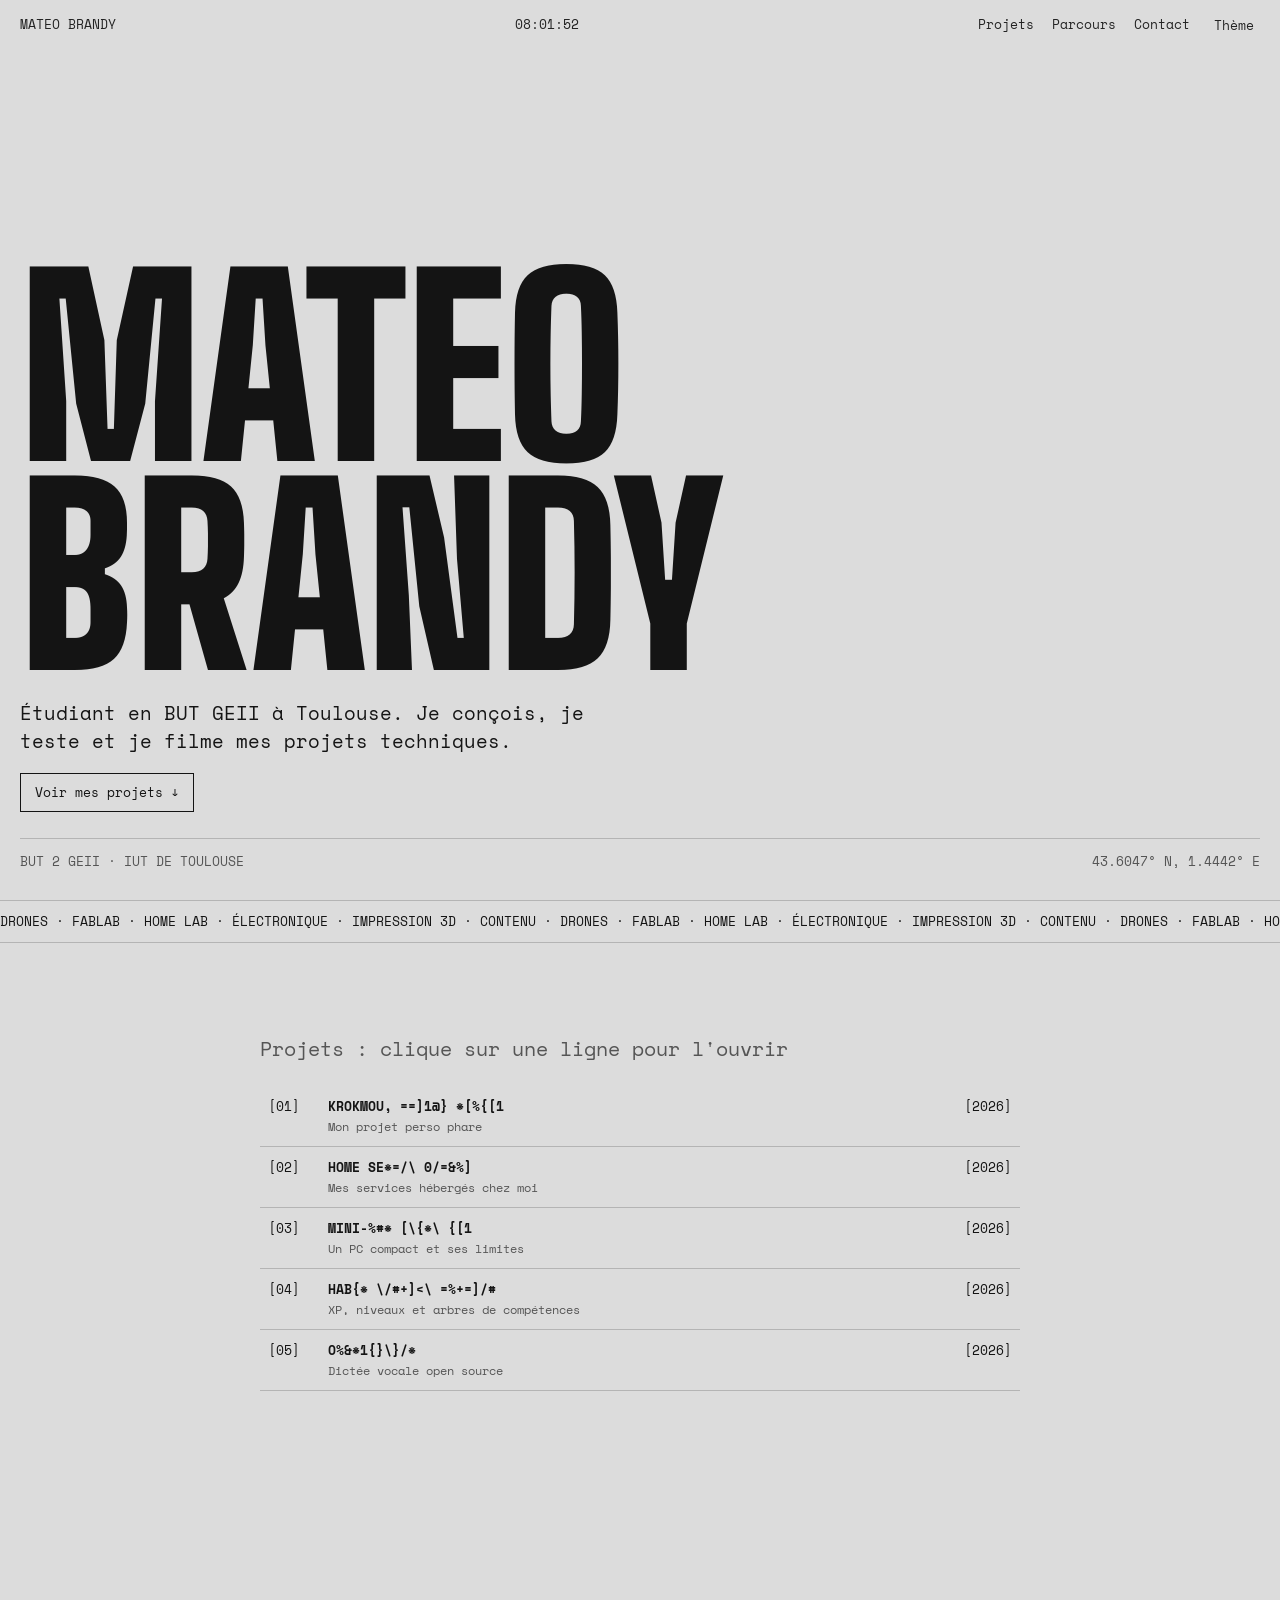
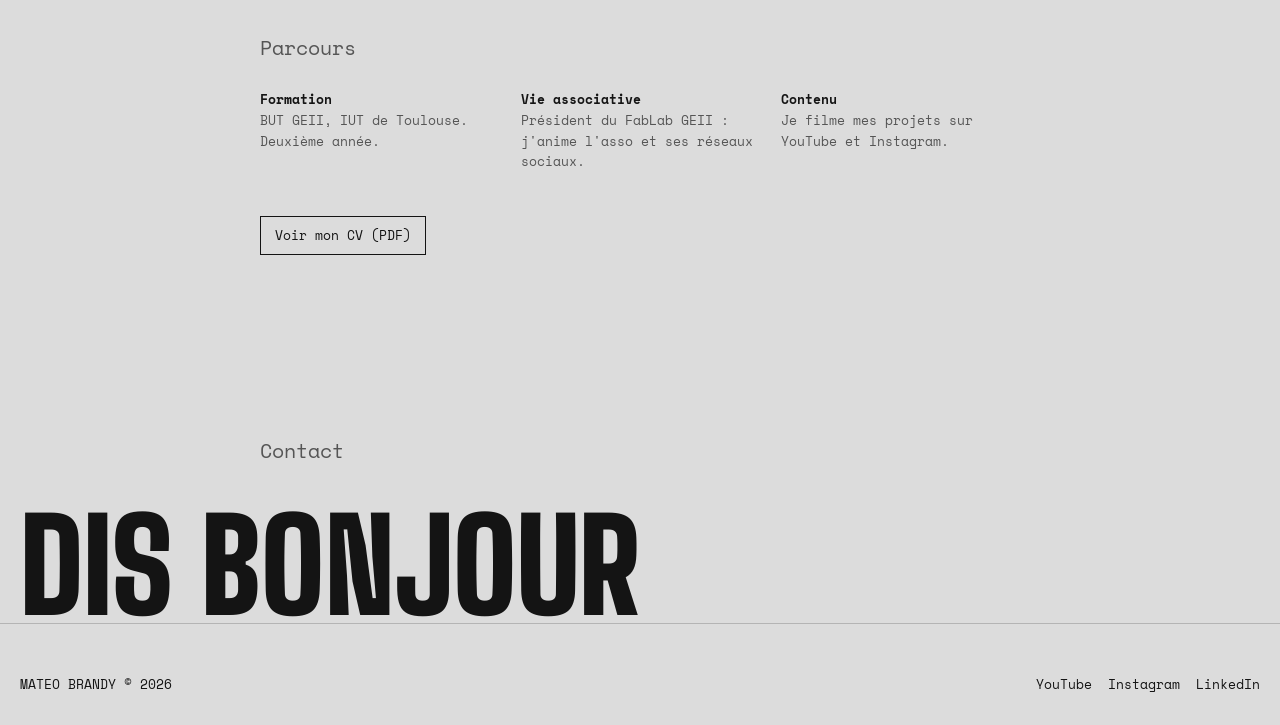
==== Portfolio — Mateo Brandy.html @ 93ba882d "Ajout du fichier HTML et de l'index" ====
<!DOCTYPE html>
<html lang="fr">
<head>
<meta charset="utf-8">
<meta name="viewport" content="width=device-width, initial-scale=1, viewport-fit=cover">
<title>Mateo Brandy — Portfolio GEII</title>
<link rel="preconnect" href="https://fonts.googleapis.com">
<link rel="preconnect" href="https://fonts.gstatic.com" crossorigin>
<link href="https://fonts.googleapis.com/css2?family=Space+Mono:wght@400;700&family=Big+Shoulders+Display:wght@800;900&display=swap" rel="stylesheet">
<style>
:root{--bg:#dcdcdc;--ink:#141414;--mute:#555;--acc:#2b3cff;--line:#14141433;
box-sizing:border-box;padding-top:env(safe-area-inset-top,0px);padding-bottom:env(safe-area-inset-bottom,0px)}
@media(prefers-color-scheme:dark){:root:not([data-theme="light"]){--bg:#121212;--ink:#e6e6e6;--mute:#8a8a8a;--acc:#7b87ff;--line:#e6e6e633}}
:root[data-theme="dark"]{--bg:#121212;--ink:#e6e6e6;--mute:#8a8a8a;--acc:#7b87ff;--line:#e6e6e633}
*{box-sizing:border-box;margin:0}
html{scroll-behavior:smooth;scroll-padding-top:env(safe-area-inset-top,0px)}
body{background:var(--bg);color:var(--ink);font:400 13px/1.6 "Space Mono",ui-monospace,Menlo,monospace;overflow-x:hidden;transition:background .4s,color .4s}
a{color:inherit;text-decoration:none}
button{font:inherit;color:inherit;background:none;border:0;cursor:pointer;text-align:left}
:focus-visible{outline:2px solid var(--acc);outline-offset:3px}
header{position:fixed;inset:0 0 auto 0;z-index:10;display:flex;justify-content:space-between;gap:12px;padding:calc(14px + env(safe-area-inset-top,0px)) 20px 14px;mix-blend-mode:difference;color:#fff}
header nav{display:flex;gap:18px}
header a:hover,header button:hover,.top button:hover{text-decoration:line-through}
.hero{min-height:100svh;display:flex;flex-direction:column;justify-content:flex-end;padding:90px 20px 28px}
.name{font:900 clamp(72px,19vw,300px)/.82 "Big Shoulders Display",Impact,sans-serif;text-transform:uppercase}
.name .l{display:block;overflow:hidden;padding-top:.04em}
.name span span{display:inline-block;transform:translateY(110%);animation:up .9s cubic-bezier(.2,.8,.2,1) forwards}
@keyframes up{to{transform:none}}
.lead{max-width:30em;margin-top:24px;font-size:clamp(15px,2vw,19px);line-height:1.45}
.go{display:inline-block;margin-top:18px;padding:8px 14px;border:1px solid var(--ink);transition:background .2s,color .2s}
.go:hover{background:var(--ink);color:var(--bg)}
.meta{display:flex;justify-content:space-between;flex-wrap:wrap;gap:8px 24px;margin-top:26px;border-top:1px solid var(--line);padding-top:12px;color:var(--mute)}
.tick{overflow:hidden;white-space:nowrap;border-block:1px solid var(--line);padding:10px 0}
.tick div{display:inline-block;animation:slide 28s linear infinite}
@keyframes slide{to{transform:translateX(-50%)}}
section{padding:90px 20px}
h2.s{font-weight:400;color:var(--mute);margin-bottom:22px;max-width:760px;margin-inline:auto}
.list{max-width:760px;margin:0 auto}
.row{display:grid;grid-template-columns:48px 1fr auto;gap:12px;width:100%;padding:10px 8px;border-bottom:1px solid var(--line);transition:background .2s,color .2s,padding .3s,opacity .5s,transform .5s}
.row small{display:block;color:var(--mute);font-size:12px}
.row:hover,.row:focus-visible{background:var(--ink);color:var(--bg);padding-left:20px}
.row:hover small,.row:focus-visible small{color:inherit;opacity:.75}
.row.hide{opacity:0;transform:translateY(8px)}
.about{max-width:760px;margin:0 auto;display:grid;gap:26px}
.cols{display:grid;grid-template-columns:repeat(auto-fit,minmax(210px,1fr));gap:22px;color:var(--mute)}
.cols b{display:block;color:var(--ink);font-weight:700}
.mail{display:block;font:900 clamp(40px,10vw,150px)/.9 "Big Shoulders Display",Impact,sans-serif;text-transform:uppercase;padding:20px 20px 0;transition:color .2s,letter-spacing .5s}
.mail:hover{color:var(--acc);letter-spacing:.03em}
footer{padding:50px 20px calc(30px + env(safe-area-inset-bottom,0px));display:flex;justify-content:space-between;flex-wrap:wrap;gap:16px;border-top:1px solid var(--line)}
footer nav{display:flex;gap:16px}
#dt{position:fixed;inset:0;z-index:20;background:var(--bg);overflow-y:auto;padding-top:env(safe-area-inset-top,0px)}
#dt[hidden]{display:none}
#dt.open{animation:rev .6s cubic-bezier(.7,0,.2,1)}
@keyframes rev{from{clip-path:inset(100% 0 0 0)}to{clip-path:inset(0)}}
.top{position:sticky;top:0;display:flex;justify-content:space-between;padding:14px 20px;background:var(--bg);border-bottom:1px solid var(--line)}
.body{display:grid;grid-template-columns:minmax(0,1fr) minmax(0,1.4fr);gap:40px;padding:50px 20px 90px;max-width:1200px;margin:0 auto}
.l p{color:var(--mute)}
.l h2{font:900 clamp(48px,8vw,110px)/.9 "Big Shoulders Display",Impact,sans-serif;text-transform:uppercase;margin:10px 0 20px}
.tg{display:flex;flex-wrap:wrap;gap:8px}
.tg span{border:1px solid var(--ink);padding:2px 10px;border-radius:99px;font-size:12px}
.r{max-width:60ch}
.r h3{font-weight:400;color:var(--mute);margin:34px 0 8px;border-top:1px solid var(--line);padding-top:10px}
.r h3:first-child{margin-top:0;border:0;padding:0}
.r h4{font-size:15px;margin-top:14px}
.figs{display:grid;grid-template-columns:1fr 1fr;gap:12px;margin-top:22px}
.figs div{aspect-ratio:4/3;background:repeating-linear-gradient(45deg,var(--line) 0 10px,transparent 10px 20px);border:1px solid var(--line)}
figcaption{font-size:12px;color:var(--mute);margin-top:6px}
#pl{position:fixed;left:0;top:0;z-index:40;pointer-events:none;opacity:0;transition:opacity .3s}
#pl.on{opacity:1}
#pr{position:absolute;left:-27px;top:-23px;width:54px;height:47px;background:url([data-uri]) center/contain no-repeat;image-rendering:pixelated;transition:scale .35s cubic-bezier(.3,1.7,.5,1),translate .35s}
#sh{position:absolute;left:-20px;top:-6px;width:40px;height:12px;border-radius:50%;background:#000;filter:blur(4px);opacity:.2;transform:translate(18px,32px);transition:.35s}
#pl.land #pr{scale:.8;translate:17px 15px}
#pl.land #sh{opacity:.45;transform:translate(10px,20px) scale(.6)}
@media(hover:hover) and (pointer:fine){html,body,a,button{cursor:none}}
@media(hover:none){#pl{display:none}}
@media(max-width:760px){.body{grid-template-columns:1fr;gap:24px}}
@media(prefers-reduced-motion:reduce){*{animation:none!important;transition:none!important}.name span span{transform:none}}
</style>
</head>
<body>
<div id="app">
<header>
  <a href="#top">MATEO BRANDY</a>
  <span id="clock">--:--:--</span>
  <nav><a href="#work">Projets</a><a href="#about">Parcours</a><a href="#contact">Contact</a><button id="theme" aria-label="Changer de thème">Thème</button></nav>
</header>
<main id="top">
<div class="hero">
  <h1 class="name" aria-label="Mateo Brandy">
    <span class="l" aria-hidden="true"><span style="animation-delay:.1s">Mateo</span></span>
    <span class="l" aria-hidden="true"><span style="animation-delay:.28s">Brandy</span></span>
  </h1>
  <p class="lead">Étudiant en BUT GEII à Toulouse. Je conçois, je teste et je filme mes projets techniques.</p>
  <div><a class="go" href="#work">Voir mes projets ↓</a></div>
  <div class="meta"><span>BUT 2 GEII · IUT DE TOULOUSE</span><span>43.6047° N, 1.4442° E</span></div>
</div>
<div class="tick" aria-hidden="true"><div id="tk"></div></div>

<section id="work">
  <h2 class="s">Projets : clique sur une ligne pour l'ouvrir</h2>
  <div class="list" id="list"></div>
</section>

<section id="about">
  <div class="about">
    <h2 class="s" style="margin:0">Parcours</h2>
    <div class="cols">
      <div><b>Formation</b>BUT GEII, IUT de Toulouse. Deuxième année.</div>
      <div><b>Vie associative</b>Président du FabLab GEII : j'anime l'asso et ses réseaux sociaux.</div>
      <div><b>Contenu</b>Je filme mes projets sur YouTube et Instagram.</div>
    </div>
    <a class="go" href="cv.pdf" style="justify-self:start">Voir mon CV (PDF)</a>
  </div>
</section>
<section id="contact" style="padding-bottom:0"><h2 class="s">Contact</h2></section>
</main>
<a class="mail" href="mailto:hello@exemple.fr">Dis bonjour</a>
<footer><span>MATEO BRANDY © 2026</span><nav><a href="#">YouTube</a><a href="#">Instagram</a><a href="#">LinkedIn</a></nav></footer>
</div>

<div id="dt" role="dialog" aria-modal="true" aria-labelledby="dt-t" hidden>
  <div class="top"><button id="bk">← Tous les projets</button><button id="nx">Projet suivant →</button></div>
  <div class="body" id="db"></div>
</div>
<div id="pl"><div id="sh"></div><div id="pr"></div></div>

<script>
const P=[
{t:"Krokmou, dragon volant",y:2026,s:"Mon projet perso phare",c:"Construire un Krokmou (le dragon de Dragons) qui vole pour de vrai. C'est le projet qui résume le mieux ma façon de bosser : je pars d'une idée folle et je la rends testable.",a:[["Conception","À compléter : structure, motorisation, électronique de vol."],["Tests","À compléter : premiers essais, mesures, ce qui a cassé et comment je l'ai corrigé."]],r:"À compléter : ce que ce projet prouve sur toi et ce que tu referais sans problème.",tg:["C1 · Concevoir","C2 · Vérifier","Autonomie"]},
{t:"Home server Docker",y:2026,s:"Mes services hébergés chez moi",c:"Un serveur sous Ubuntu Server 24.04 avec Docker Compose : Minecraft (Crafty), Nextcloud, Portainer et Filebrowser.",a:[["Installation","Mise en place de la stack et des conteneurs."],["Dépannage","Résolution de problèmes réseau et de NAT Docker pendant la mise en service."],["Choix du matériel","Comparaison de composants d'occasion (DDR3/DDR4, processeurs i3 LGA1155)."]],r:"J'ai appris à isoler un problème réseau avant de modifier la configuration, et à comparer des solutions sous contrainte de budget.",tg:["C3 · Maintenir","C1 · Concevoir","Autonomie"]},
{t:"Mini-ITX GEEEK A30",y:2026,s:"Un PC compact et ses limites",c:"Un PC en boîtier GEEEK A30 : Ryzen 5 4500, GT 1030, carte mère A520M-ITX.",a:[["Analyse","J'ai identifié les points faibles : l'alimentation et la carte graphique."],["Contraintes","Le format FlexATX limite fortement les évolutions possibles."]],r:"Concevoir, c'est composer avec des contraintes d'encombrement, de coût et de disponibilité du matériel.",tg:["C1 · Concevoir","Adaptabilité"]},
{t:"Habit tracker gamifié",y:2026,s:"XP, niveaux et arbres de compétences",c:"Un système de suivi d'habitudes avec XP, niveaux et récompenses réelles. Les arbres de compétences couvrent GEII, Dev, Serveur et Contenu.",a:[["Version Coda","Dashboard avec points d'expérience et paliers de récompense."],["Version multi-appareils","Serveur Python local et fichier JSON, synchro MEGA, interfaces HTML mobile et dashboard avec heatmaps et séries."]],r:"À compléter : ce que ce projet t'a appris sur le développement et sur ta propre organisation.",tg:["C1 · Concevoir","Autonomie"]},
{t:"OpenWhisper",y:2026,s:"Dictée vocale open source",c:"Un projet open source de dictée façon Whisper Flow, démarré récemment.",a:[["Transcription","Whisper Cloud pour transcrire la voix."],["Nettoyage du texte","Un modèle Llama local fait l'étape IA, sans passer par un serveur distant."]],r:"Un modèle local évite de dépendre d'un quota hebdomadaire de mots, et le résultat fonctionne très bien.",tg:["C1 · Concevoir","C2 · Vérifier"]},
{t:"FabLab GEII",y:2025,s:"L'asso que je préside",c:"Je préside l'association FabLab GEII et je gère ses réseaux sociaux.",a:[["Animation","À compléter : ateliers et projets menés avec les membres."],["Communication","Gestion des réseaux sociaux de l'asso."]],r:"À compléter : ce que la présidence t'a appris sur le travail en équipe et l'organisation.",tg:["Travail en équipe","Communication"]}
];
const $=s=>document.querySelector(s),pad=n=>String(n).padStart(2,"0");
const list=$("#list"),G="#%&@/\\<>[]{}=+*01";
P.forEach((p,i)=>{const r=document.createElement("button");r.className="row hide";r.dataset.i=i;
 r.innerHTML=`<span>[${pad(i+1)}]</span><span><b data-scr>${p.t.toUpperCase()}</b><small>${p.s}</small></span><span>[${p.y}]</span>`;list.append(r)});
$("#tk").textContent="DRONES · FABLAB · HOME LAB · ÉLECTRONIQUE · IMPRESSION 3D · CONTENU · ".repeat(8);
setInterval(()=>$("#clock").textContent=new Date().toLocaleTimeString("fr-FR",{timeZone:"Europe/Paris"}),1000);
function scramble(el){const o=el.dataset.o||(el.dataset.o=el.textContent);let f=0;clearInterval(el._t);
 el._t=setInterval(()=>{el.textContent=[...o].map((c,i)=>c===" "?c:i<f/2?c:G[Math.random()*G.length|0]).join("");if(++f>o.length*2){clearInterval(el._t);el.textContent=o}},22)}
list.addEventListener("pointerover",e=>{const r=e.target.closest(".row");if(r)scramble(r.querySelector("b"))});
list.addEventListener("focusin",e=>{const r=e.target.closest(".row");if(r)scramble(r.querySelector("b"))});
new IntersectionObserver((es,io)=>{if(!es[0].isIntersecting)return;
 [...list.children].forEach((r,i)=>setTimeout(()=>{r.classList.remove("hide");scramble(r.querySelector("b"))},i*90));io.disconnect()},{threshold:.2}).observe(list);
// fiche projet
const dt=$("#dt"),db=$("#db"),app=$("#app");let cur=0,from;
function open(i){cur=i;const p=P[i];from=document.activeElement;
 const fig=n=>`<figure><div></div><figcaption>Photo ${n} : explique ce qu'on voit et pourquoi c'est important.</figcaption></figure>`;
 db.innerHTML=`<div class="l"><p>${pad(i+1)} / ${pad(P.length)} · ${p.y}</p><h2 id="dt-t">${p.t}</h2><div class="tg">${p.tg.map(t=>`<span>${t}</span>`).join("")}</div></div>
 <div class="r"><h3>Contexte</h3><p>${p.c}</p><h3>Ce que j'ai fait</h3>${p.a.map(a=>`<h4>${a[0]}</h4><p>${a[1]}</p>`).join("")}<div class="figs">${fig(1)}${fig(2)}</div><h3>Ce que j'en retiens</h3><p>${p.r}</p></div>`;
 dt.hidden=false;dt.classList.remove("open");void dt.offsetWidth;dt.classList.add("open");
 app.inert=true;document.body.style.overflow="hidden";dt.scrollTop=0;$("#bk").focus()}
function close(){dt.hidden=true;app.inert=false;document.body.style.overflow="";from&&from.focus()}
list.addEventListener("click",e=>{const r=e.target.closest(".row");if(r)open(+r.dataset.i)});
$("#bk").onclick=close;$("#nx").onclick=()=>open((cur+1)%P.length);
addEventListener("keydown",e=>{if(e.key==="Escape"&&!dt.hidden)close()});
// thème
$("#theme").onclick=()=>{const d=document.documentElement;d.dataset.theme=getComputedStyle(d).getPropertyValue("--bg").trim()==="#121212"?"light":"dark"};
// avion en papier : vole vers la souris, atterrit sur ce qui est cliquable
const pl=$("#pl"),pr=$("#pr");let mx=0,my=0,px=0,py=0,ang=0,on=0;
addEventListener("pointermove",e=>{mx=e.clientX;my=e.clientY;if(!on){px=mx;py=my;on=1;pl.classList.add("on")}});
document.addEventListener("pointerover",e=>pl.classList.toggle("land",!!(e.target.closest&&e.target.closest("a,button"))));
(function f(){const land=pl.classList.contains("land"),dx=mx-px,dy=my-py,k=land?.45:.16;px+=dx*k;py+=dy*k;
 const t=land?0:Math.hypot(dx,dy)>6?Math.atan2(dy,dx)*57.3+135:ang;
 ang+=(((t-ang)%360+540)%360-180)*.2;
 pl.style.transform=`translate(${px}px,${py}px)`;pr.style.transform=`rotate(${ang}deg)`;requestAnimationFrame(f)})();
</script>
</body>
</html>
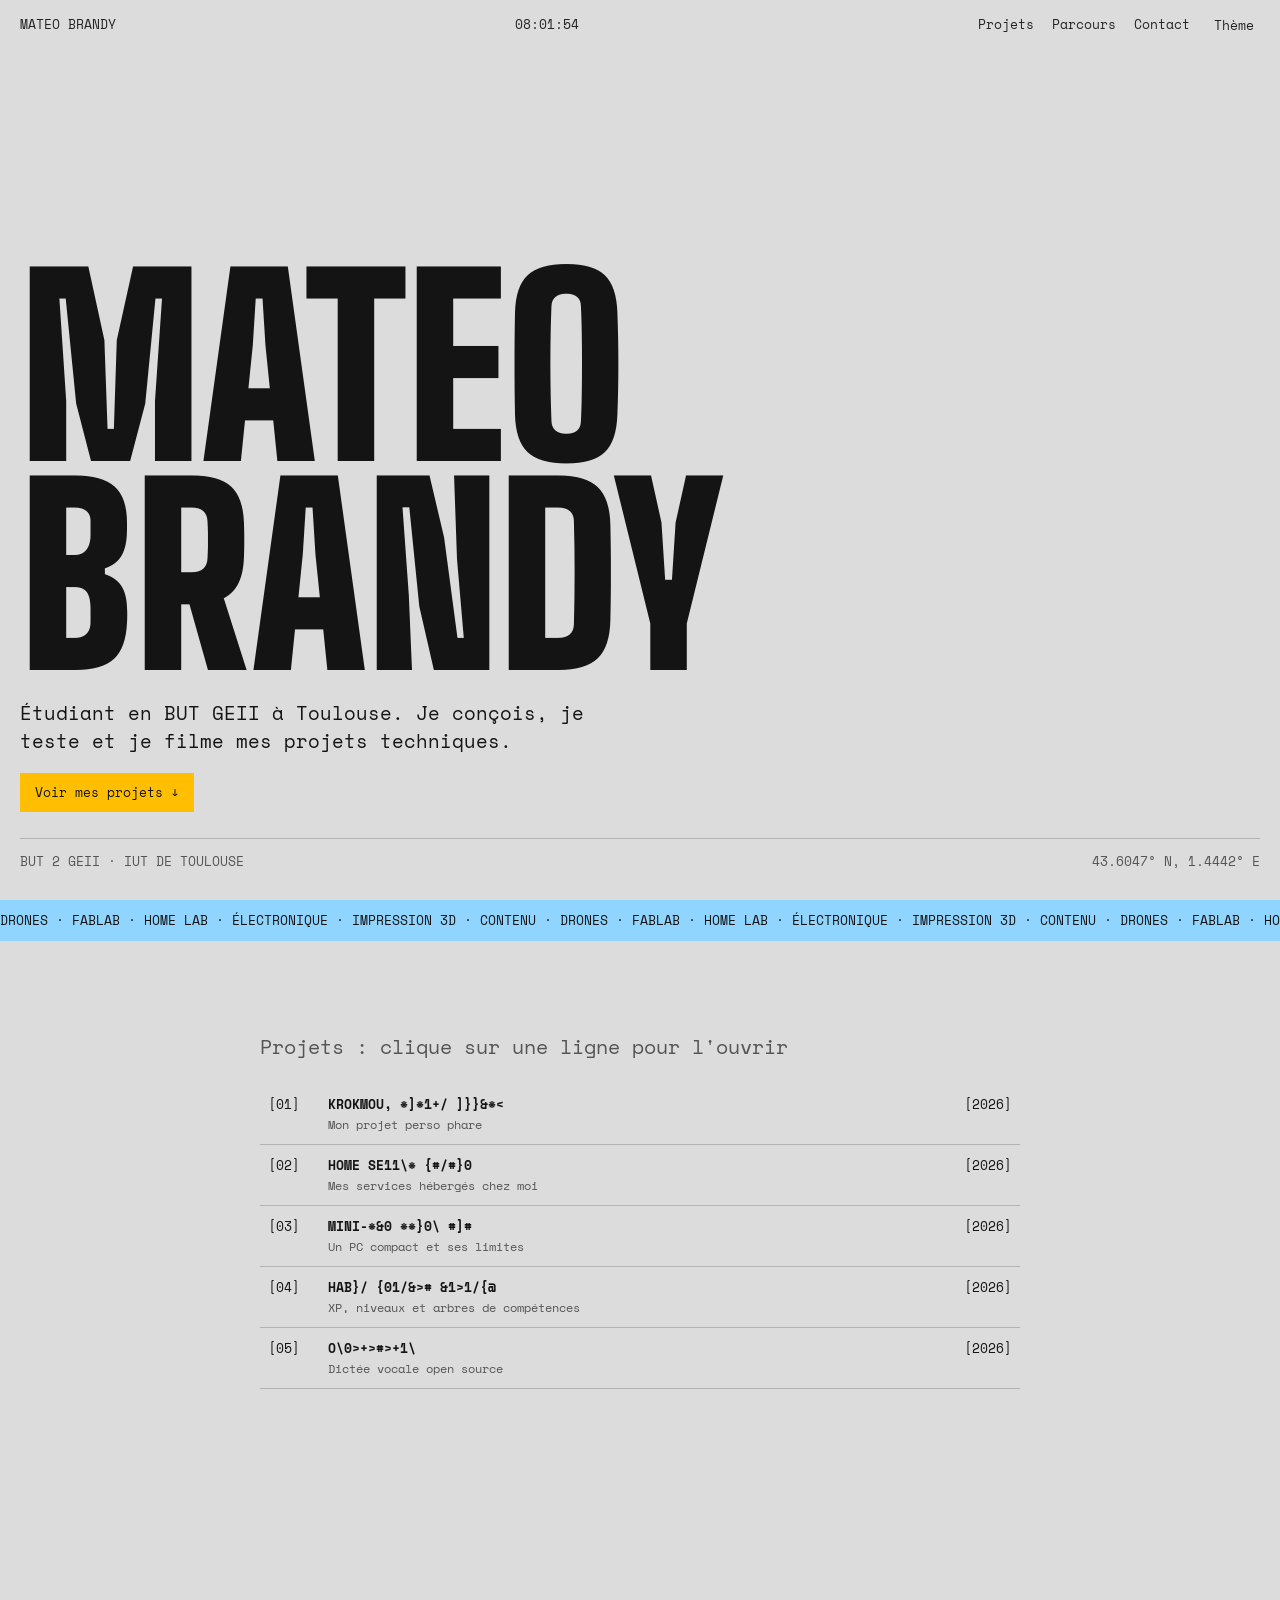
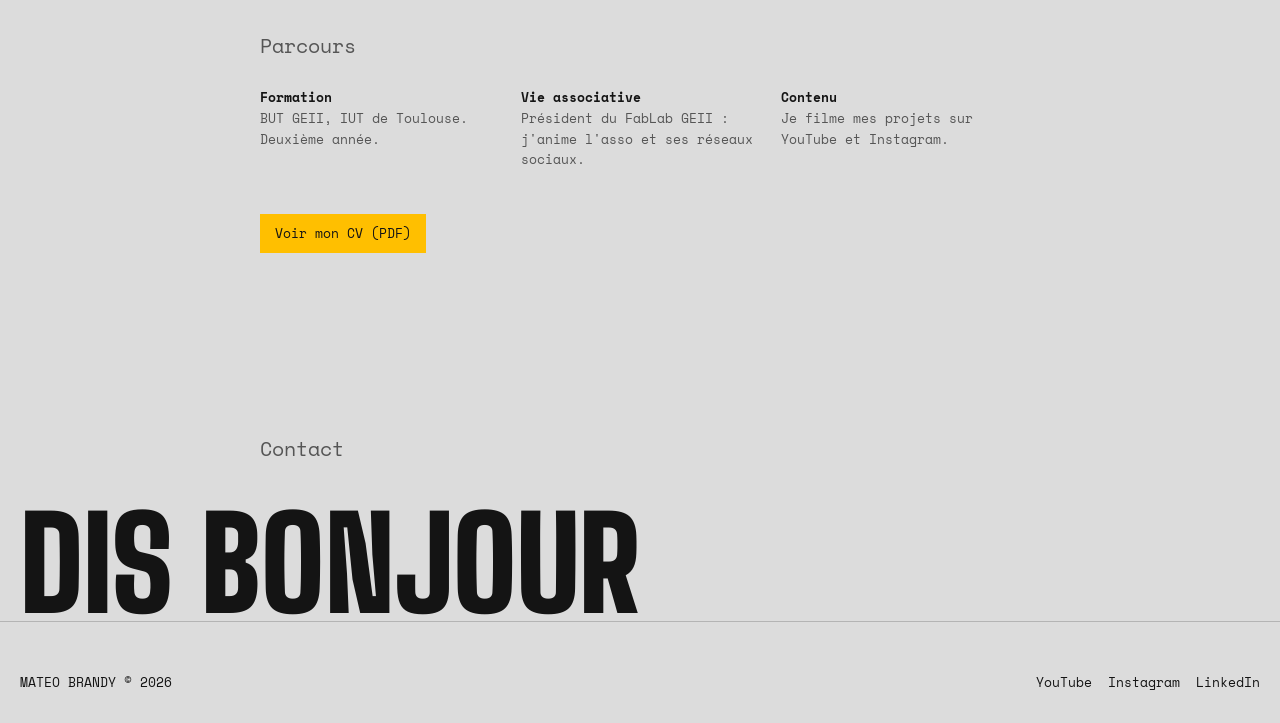
==== commit f1b08e6f: "Refactor styles and enhance project interaction Updated CSS variables and styles for various element" ====
--- a/Portfolio — Mateo Brandy.html
+++ b/Portfolio — Mateo Brandy.html
@@ -8,7 +8,7 @@
 <link rel="preconnect" href="https://fonts.gstatic.com" crossorigin>
 <link href="https://fonts.googleapis.com/css2?family=Space+Mono:wght@400;700&family=Big+Shoulders+Display:wght@800;900&display=swap" rel="stylesheet">
 <style>
-:root{--bg:#dcdcdc;--ink:#141414;--mute:#555;--acc:#2b3cff;--line:#14141433;
+:root{--bg:#dcdcdc;--ink:#141414;--mute:#555;--or:#FFBF00;--bl:#90D5FF;--line:#14141433;
 box-sizing:border-box;padding-top:env(safe-area-inset-top,0px);padding-bottom:env(safe-area-inset-bottom,0px)}
 @media(prefers-color-scheme:dark){:root:not([data-theme="light"]){--bg:#121212;--ink:#e6e6e6;--mute:#8a8a8a;--acc:#7b87ff;--line:#e6e6e633}}
 :root[data-theme="dark"]{--bg:#121212;--ink:#e6e6e6;--mute:#8a8a8a;--acc:#7b87ff;--line:#e6e6e633}
@@ -17,7 +17,7 @@
 body{background:var(--bg);color:var(--ink);font:400 13px/1.6 "Space Mono",ui-monospace,Menlo,monospace;overflow-x:hidden;transition:background .4s,color .4s}
 a{color:inherit;text-decoration:none}
 button{font:inherit;color:inherit;background:none;border:0;cursor:pointer;text-align:left}
-:focus-visible{outline:2px solid var(--acc);outline-offset:3px}
+:focus-visible{outline:2px solid var(--ink);outline-offset:3px}::selection{background:var(--or);color:#141414}
 header{position:fixed;inset:0 0 auto 0;z-index:10;display:flex;justify-content:space-between;gap:12px;padding:calc(14px + env(safe-area-inset-top,0px)) 20px 14px;mix-blend-mode:difference;color:#fff}
 header nav{display:flex;gap:18px}
 header a:hover,header button:hover,.top button:hover{text-decoration:line-through}
@@ -27,10 +27,10 @@
 .name span span{display:inline-block;transform:translateY(110%);animation:up .9s cubic-bezier(.2,.8,.2,1) forwards}
 @keyframes up{to{transform:none}}
 .lead{max-width:30em;margin-top:24px;font-size:clamp(15px,2vw,19px);line-height:1.45}
-.go{display:inline-block;margin-top:18px;padding:8px 14px;border:1px solid var(--ink);transition:background .2s,color .2s}
-.go:hover{background:var(--ink);color:var(--bg)}
+.go{display:inline-block;margin-top:18px;padding:8px 14px;background:var(--or);color:#141414;border:1px solid var(--or);transition:background .2s,border-color .2s}
+.go:hover{background:var(--bl);border-color:var(--bl)}
 .meta{display:flex;justify-content:space-between;flex-wrap:wrap;gap:8px 24px;margin-top:26px;border-top:1px solid var(--line);padding-top:12px;color:var(--mute)}
-.tick{overflow:hidden;white-space:nowrap;border-block:1px solid var(--line);padding:10px 0}
+.tick{overflow:hidden;white-space:nowrap;background:var(--bl);color:#141414;padding:10px 0}
 .tick div{display:inline-block;animation:slide 28s linear infinite}
 @keyframes slide{to{transform:translateX(-50%)}}
 section{padding:90px 20px}
@@ -38,14 +38,14 @@
 .list{max-width:760px;margin:0 auto}
 .row{display:grid;grid-template-columns:48px 1fr auto;gap:12px;width:100%;padding:10px 8px;border-bottom:1px solid var(--line);transition:background .2s,color .2s,padding .3s,opacity .5s,transform .5s}
 .row small{display:block;color:var(--mute);font-size:12px}
-.row:hover,.row:focus-visible{background:var(--ink);color:var(--bg);padding-left:20px}
+.row:hover,.row:focus-visible{background:var(--or);color:#141414;padding-left:20px}
 .row:hover small,.row:focus-visible small{color:inherit;opacity:.75}
 .row.hide{opacity:0;transform:translateY(8px)}
 .about{max-width:760px;margin:0 auto;display:grid;gap:26px}
 .cols{display:grid;grid-template-columns:repeat(auto-fit,minmax(210px,1fr));gap:22px;color:var(--mute)}
 .cols b{display:block;color:var(--ink);font-weight:700}
 .mail{display:block;font:900 clamp(40px,10vw,150px)/.9 "Big Shoulders Display",Impact,sans-serif;text-transform:uppercase;padding:20px 20px 0;transition:color .2s,letter-spacing .5s}
-.mail:hover{color:var(--acc);letter-spacing:.03em}
+.mail:hover{background:var(--or);color:#141414;letter-spacing:.03em}
 footer{padding:50px 20px calc(30px + env(safe-area-inset-bottom,0px));display:flex;justify-content:space-between;flex-wrap:wrap;gap:16px;border-top:1px solid var(--line)}
 footer nav{display:flex;gap:16px}
 #dt{position:fixed;inset:0;z-index:20;background:var(--bg);overflow-y:auto;padding-top:env(safe-area-inset-top,0px)}
@@ -57,7 +57,7 @@
 .l p{color:var(--mute)}
 .l h2{font:900 clamp(48px,8vw,110px)/.9 "Big Shoulders Display",Impact,sans-serif;text-transform:uppercase;margin:10px 0 20px}
 .tg{display:flex;flex-wrap:wrap;gap:8px}
-.tg span{border:1px solid var(--ink);padding:2px 10px;border-radius:99px;font-size:12px}
+.tg span{border:1px solid #141414;background:var(--bl);color:#141414;padding:2px 10px;border-radius:99px;font-size:12px}.tg span:nth-child(even){background:var(--or)}
 .r{max-width:60ch}
 .r h3{font-weight:400;color:var(--mute);margin:34px 0 8px;border-top:1px solid var(--line);padding-top:10px}
 .r h3:first-child{margin-top:0;border:0;padding:0}
@@ -67,10 +67,15 @@
 figcaption{font-size:12px;color:var(--mute);margin-top:6px}
 #pl{position:fixed;left:0;top:0;z-index:40;pointer-events:none;opacity:0;transition:opacity .3s}
 #pl.on{opacity:1}
-#pr{position:absolute;left:-27px;top:-23px;width:54px;height:47px;background:url([data-uri]) center/contain no-repeat;image-rendering:pixelated;transition:scale .35s cubic-bezier(.3,1.7,.5,1),translate .35s}
-#sh{position:absolute;left:-20px;top:-6px;width:40px;height:12px;border-radius:50%;background:#000;filter:blur(4px);opacity:.2;transform:translate(18px,32px);transition:.35s}
-#pl.land #pr{scale:.8;translate:17px 15px}
-#pl.land #sh{opacity:.45;transform:translate(10px,20px) scale(.6)}
+#pr{position:absolute;left:-20px;top:-17px;width:40px;height:34px;background:url([data-uri]) center/contain no-repeat;image-rendering:pixelated;transition:scale .35s cubic-bezier(.3,1.7,.5,1),translate .35s}
+#sh{position:absolute;left:-15px;top:-4px;width:30px;height:9px;border-radius:50%;background:#000;filter:blur(3px);opacity:.2;transform:translate(13px,24px);transition:.35s}
+#pl.land #pr{scale:.8;translate:12px 11px}
+#pl.land #sh{opacity:.45;transform:translate(7px,15px) scale(.6)}
+#cv{position:fixed;inset:0;z-index:-1;pointer-events:none;opacity:0;transition:opacity .25s;--img:none}
+#cv.on{opacity:.55}
+#cv i{position:absolute;inset:0;background-image:var(--img);background-size:cover;background-position:center}
+#cv.gl i{animation:gl .5s steps(1) both}
+@keyframes gl{0%{transform:translateX(var(--d))}20%{transform:translateX(calc(var(--d)*-.7))}40%{transform:translateX(calc(var(--d)*.9))}60%{transform:translateX(calc(var(--d)*-.4))}80%{transform:translateX(calc(var(--d)*.25))}100%{transform:none}}
 @media(hover:hover) and (pointer:fine){html,body,a,button{cursor:none}}
 @media(hover:none){#pl{display:none}}
 @media(max-width:760px){.body{grid-template-columns:1fr;gap:24px}}
@@ -78,6 +83,7 @@
 </style>
 </head>
 <body>
+<div id="cv" aria-hidden="true"></div>
 <div id="app">
 <header>
   <a href="#top">MATEO BRANDY</a>
@@ -125,6 +131,7 @@
 <div id="pl"><div id="sh"></div><div id="pr"></div></div>
 
 <script>
+// Vraie couverture : ajoute img:"images/nom.webp" dans un projet
 const P=[
 {t:"Krokmou, dragon volant",y:2026,s:"Mon projet perso phare",c:"Construire un Krokmou (le dragon de Dragons) qui vole pour de vrai. C'est le projet qui résume le mieux ma façon de bosser : je pars d'une idée folle et je la rends testable.",a:[["Conception","À compléter : structure, motorisation, électronique de vol."],["Tests","À compléter : premiers essais, mesures, ce qui a cassé et comment je l'ai corrigé."]],r:"À compléter : ce que ce projet prouve sur toi et ce que tu referais sans problème.",tg:["C1 · Concevoir","C2 · Vérifier","Autonomie"]},
 {t:"Home server Docker",y:2026,s:"Mes services hébergés chez moi",c:"Un serveur sous Ubuntu Server 24.04 avec Docker Compose : Minecraft (Crafty), Nextcloud, Portainer et Filebrowser.",a:[["Installation","Mise en place de la stack et des conteneurs."],["Dépannage","Résolution de problèmes réseau et de NAT Docker pendant la mise en service."],["Choix du matériel","Comparaison de composants d'occasion (DDR3/DDR4, processeurs i3 LGA1155)."]],r:"J'ai appris à isoler un problème réseau avant de modifier la configuration, et à comparer des solutions sous contrainte de budget.",tg:["C3 · Maintenir","C1 · Concevoir","Autonomie"]},
@@ -141,8 +148,18 @@
 setInterval(()=>$("#clock").textContent=new Date().toLocaleTimeString("fr-FR",{timeZone:"Europe/Paris"}),1000);
 function scramble(el){const o=el.dataset.o||(el.dataset.o=el.textContent);let f=0;clearInterval(el._t);
  el._t=setInterval(()=>{el.textContent=[...o].map((c,i)=>c===" "?c:i<f/2?c:G[Math.random()*G.length|0]).join("");if(++f>o.length*2){clearInterval(el._t);el.textContent=o}},22)}
-list.addEventListener("pointerover",e=>{const r=e.target.closest(".row");if(r)scramble(r.querySelector("b"))});
-list.addEventListener("focusin",e=>{const r=e.target.closest(".row");if(r)scramble(r.querySelector("b"))});
+// couverture en fond + glitch horizontal
+const cv=$("#cv"),SL=12;let last=-1;
+for(let i=0;i<SL;i++){const s=document.createElement("i");s.style.clipPath=`inset(${i*100/SL}% 0 ${100-(i+1)*100/SL}% 0)`;s.style.setProperty("--d",(i%2?1:-1)*(14+Math.random()*60)+"px");cv.append(s)}
+const art=i=>{const[a,b]=i%2?["#90D5FF","#FFBF00"]:["#FFBF00","#90D5FF"];return`repeating-linear-gradient(0deg,#0000001f 0 2px,#0000 2px 6px),linear-gradient(${100+i*35}deg,${a} 0 50%,${b} 50% 100%)`};
+function glitch(){cv.classList.remove("gl");void cv.offsetWidth;cv.classList.add("gl")}
+function hov(r){if(!r)return;const i=+r.dataset.i,p=P[i];scramble(r.querySelector("b"));
+ cv.style.setProperty("--img",p.img?`url("${p.img}")`:art(i));cv.classList.add("on");if(i!==last){glitch();last=i}}
+const off=()=>{cv.classList.remove("on");last=-1};
+list.addEventListener("pointerover",e=>hov(e.target.closest(".row")));
+list.addEventListener("focusin",e=>hov(e.target.closest(".row")));
+list.addEventListener("pointerleave",off);list.addEventListener("focusout",off);
+setInterval(()=>cv.classList.contains("on")&&glitch(),2200);
 new IntersectionObserver((es,io)=>{if(!es[0].isIntersecting)return;
  [...list.children].forEach((r,i)=>setTimeout(()=>{r.classList.remove("hide");scramble(r.querySelector("b"))},i*90));io.disconnect()},{threshold:.2}).observe(list);
 // fiche projet
@@ -160,8 +177,10 @@
 // thème
 $("#theme").onclick=()=>{const d=document.documentElement;d.dataset.theme=getComputedStyle(d).getPropertyValue("--bg").trim()==="#121212"?"light":"dark"};
 // avion en papier : vole vers la souris, atterrit sur ce qui est cliquable
-const pl=$("#pl"),pr=$("#pr");let mx=0,my=0,px=0,py=0,ang=0,on=0;
-addEventListener("pointermove",e=>{mx=e.clientX;my=e.clientY;if(!on){px=mx;py=my;on=1;pl.classList.add("on")}});
+const pl=$("#pl"),pr=$("#pr");let mx=0,my=0,px=0,py=0,ang=0;
+addEventListener("pointermove",e=>{mx=e.clientX;my=e.clientY;if(!pl.classList.contains("on")){px=mx;py=my;pl.classList.add("on")}});
+const gone=()=>pl.classList.remove("on");
+document.addEventListener("mouseout",e=>{if(!e.relatedTarget)gone()});addEventListener("blur",gone);
 document.addEventListener("pointerover",e=>pl.classList.toggle("land",!!(e.target.closest&&e.target.closest("a,button"))));
 (function f(){const land=pl.classList.contains("land"),dx=mx-px,dy=my-py,k=land?.45:.16;px+=dx*k;py+=dy*k;
  const t=land?0:Math.hypot(dx,dy)>6?Math.atan2(dy,dx)*57.3+135:ang;
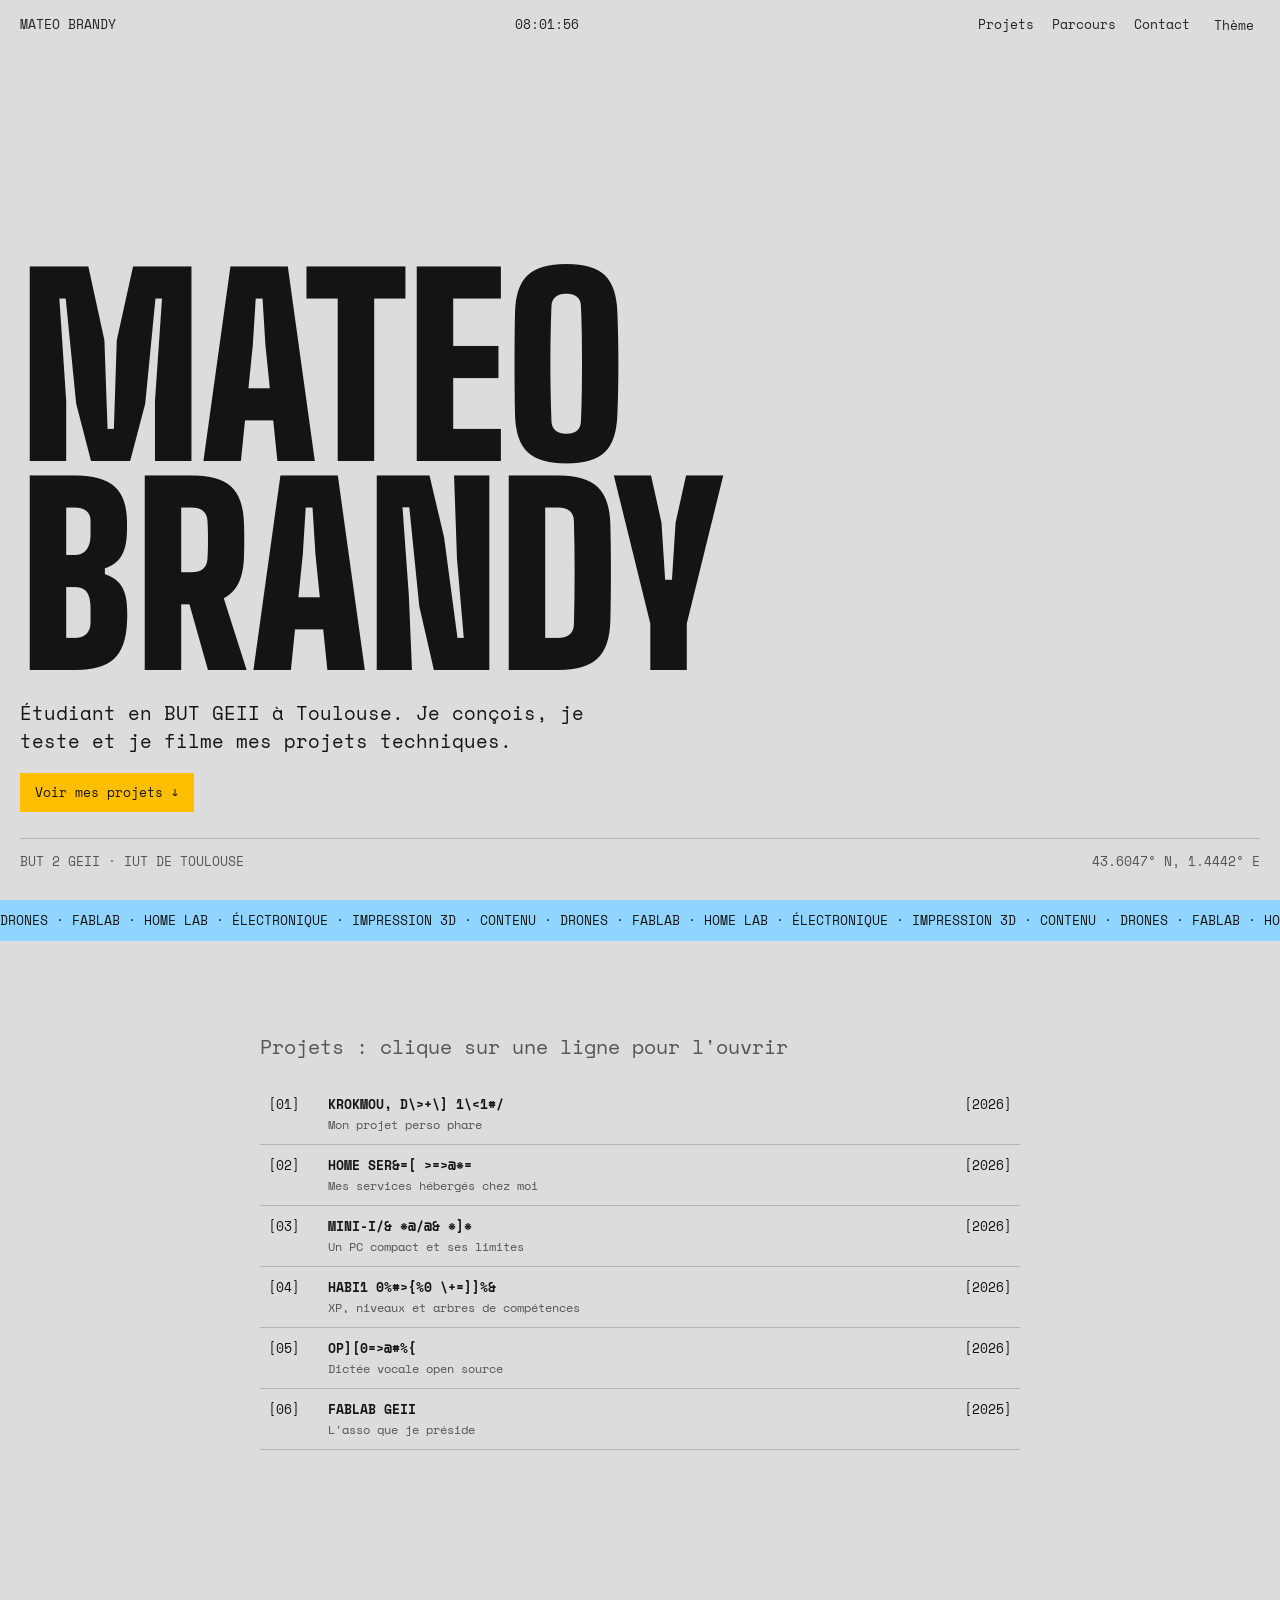
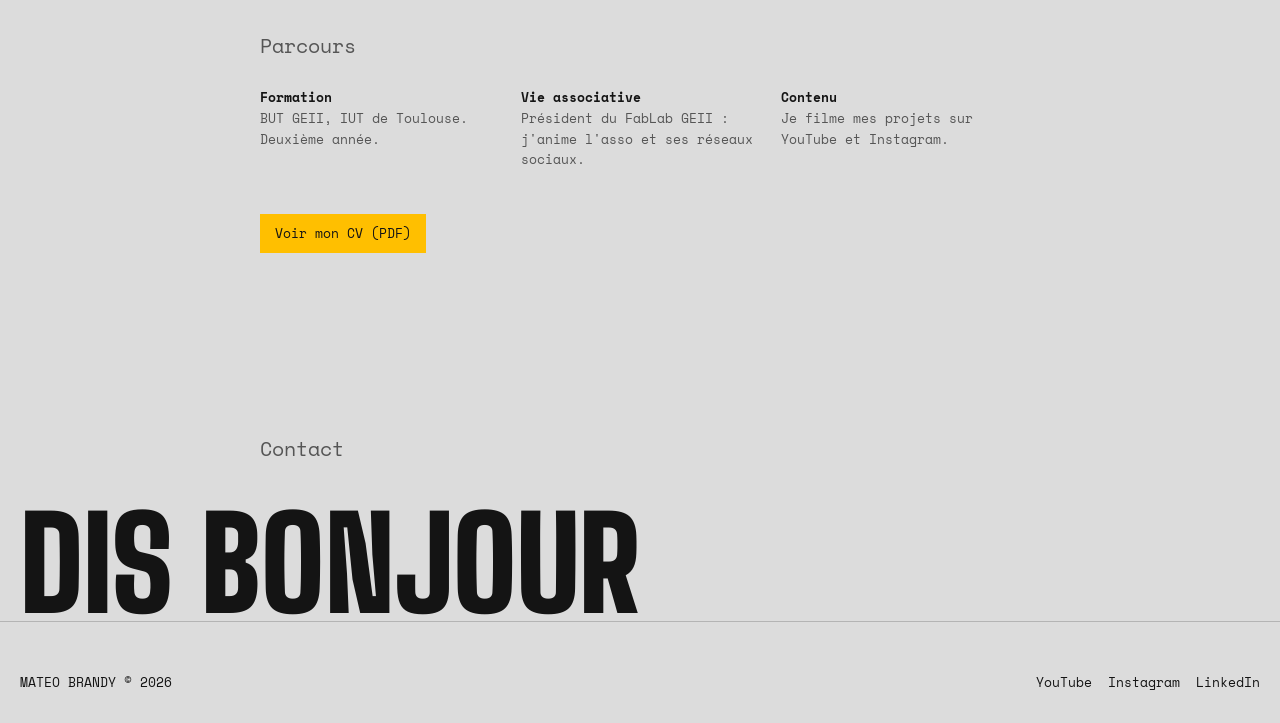
==== commit fdad224e: "Update portfolio title from 'GEII' to 'V1'" ====
--- a/Portfolio — Mateo Brandy.html
+++ b/Portfolio — Mateo Brandy.html
@@ -3,7 +3,7 @@
 <head>
 <meta charset="utf-8">
 <meta name="viewport" content="width=device-width, initial-scale=1, viewport-fit=cover">
-<title>Mateo Brandy — Portfolio GEII</title>
+<title>Mateo Brandy — Portfolio V1</title>
 <link rel="preconnect" href="https://fonts.googleapis.com">
 <link rel="preconnect" href="https://fonts.gstatic.com" crossorigin>
 <link href="https://fonts.googleapis.com/css2?family=Space+Mono:wght@400;700&family=Big+Shoulders+Display:wght@800;900&display=swap" rel="stylesheet">
